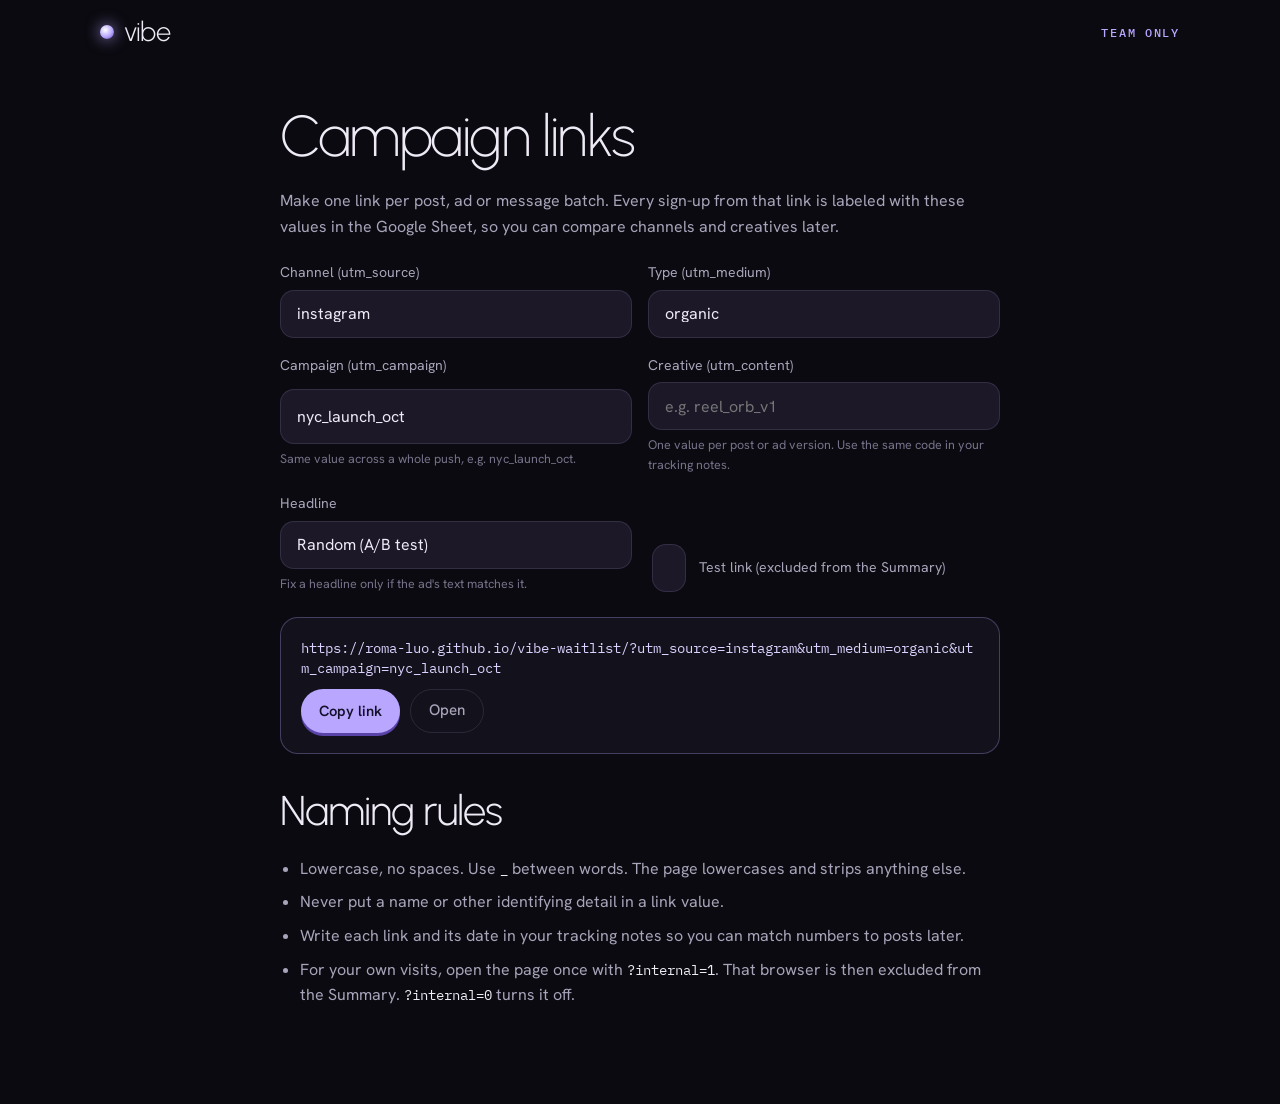
==== links.html @ f12b74b2 "Version static assets so config changes reach returning visitors Co-Authored-By: Claude Opus 5.5 <no" ====
<!doctype html>
<html lang="en">
<head>
<meta charset="utf-8">
<meta name="viewport" content="width=device-width, initial-scale=1, viewport-fit=cover">
<meta name="robots" content="noindex">
<title>vibe · Campaign links</title>
<meta name="theme-color" content="#0B0A10">
<link rel="icon" href="favicon.svg" type="image/svg+xml">
<link rel="stylesheet" href="https://fonts.googleapis.com/css2?family=Hanken+Grotesk:wght@400;500;600&family=IBM+Plex+Mono:wght@400;500&family=Urbanist:wght@200;300;400&display=swap">
<link rel="stylesheet" href="styles.css?v=2">
<script src="config.js?v=2"></script>
<style>
  .tool { padding-block: 40px 96px; }
  .tool .wrap { max-width: 760px; display: grid; gap: 22px; }
  .tool p.note { color: var(--muted); }
  .grid { display: grid; gap: 16px; }
  @media (min-width: 640px) { .grid { grid-template-columns: 1fr 1fr; } }
  .f { display: grid; gap: 6px; min-width: 0; }
  .f label { font-size: .88rem; color: var(--muted); }
  .f small { color: var(--dim); font-size: .78rem; }
  .f input, .f select {
    -webkit-appearance: none; appearance: none; min-height: 48px; padding: 0 16px;
    border-radius: 14px; border: 1px solid var(--line); background: var(--ink-3); color: var(--text);
    font: 400 1rem/1 var(--f-body); width: 100%;
  }
  .f input:focus, .f select:focus { outline: none; border-color: var(--lav); }
  .out { display: grid; gap: 10px; padding: 20px; border-radius: 18px; background: var(--ink-2); border: 1px solid rgba(184,166,255,.3); }
  .out code { font: 400 .86rem/1.5 var(--f-mono); color: var(--lav-hi); word-break: break-all; }
  .out-actions { display: flex; flex-wrap: wrap; gap: 10px; }
  .rules { display: grid; gap: 8px; padding-left: 20px; margin: 0; color: var(--muted); }
  .rules code { font: 400 .86rem var(--f-mono); color: var(--text); }
  .check { display: flex; align-items: center; gap: 10px; color: var(--muted); font-size: .92rem; }
  .check input { width: 18px; height: 18px; accent-color: var(--lav); }
</style>
</head>
<body>
<header class="nav">
  <div class="wrap nav-in">
    <a class="logo" href="./"><span class="logo-dot" aria-hidden="true"></span>vibe</a>
    <span class="eyebrow" style="margin:0">Team only</span>
  </div>
</header>
<main class="tool">
  <div class="wrap">
    <h1 class="display-2">Campaign links</h1>
    <p class="note">Make one link per post, ad or message batch. Every sign-up from that link is labeled with these values in the Google Sheet, so you can compare channels and creatives later.</p>

    <div class="grid">
      <div class="f">
        <label for="src">Channel (utm_source)</label>
        <select id="src">
          <option>instagram</option><option>tiktok</option><option>reddit</option><option>xiaohongshu</option>
          <option>facebook</option><option>linkedin</option><option>x</option><option>email</option>
          <option>dm</option><option>flyer</option><option>other</option>
        </select>
      </div>
      <div class="f">
        <label for="med">Type (utm_medium)</label>
        <select id="med">
          <option>organic</option><option>paid</option><option>influencer</option><option>dm</option><option>offline</option>
        </select>
      </div>
      <div class="f">
        <label for="camp">Campaign (utm_campaign)</label>
        <input id="camp" value="nyc_launch_oct">
        <small>Same value across a whole push, e.g. nyc_launch_oct.</small>
      </div>
      <div class="f">
        <label for="cont">Creative (utm_content)</label>
        <input id="cont" placeholder="e.g. reel_orb_v1">
        <small>One value per post or ad version. Use the same code in your tracking notes.</small>
      </div>
      <div class="f">
        <label for="ver">Headline</label>
        <select id="ver">
          <option value="">Random (A/B test)</option>
        </select>
        <small>Fix a headline only if the ad's text matches it.</small>
      </div>
      <div class="f" style="align-content:end">
        <label class="check"><input type="checkbox" id="test"> Test link (excluded from the Summary)</label>
      </div>
    </div>

    <div class="out" aria-live="polite">
      <code id="url"></code>
      <div class="out-actions">
        <button class="btn btn-sm" type="button" id="copy">Copy link</button>
        <a class="btn-ghost" id="open" href="./" target="_blank" rel="noopener" style="display:inline-flex;align-items:center;text-decoration:none">Open</a>
      </div>
    </div>

    <h2 class="display-3" style="margin-top:12px">Naming rules</h2>
    <ul class="rules">
      <li>Lowercase, no spaces. Use <code>_</code> between words. The page lowercases and strips anything else.</li>
      <li>Never put a name or other identifying detail in a link value.</li>
      <li>Write each link and its date in your tracking notes so you can match numbers to posts later.</li>
      <li>For your own visits, open the page once with <code>?internal=1</code>. That browser is then excluded from the Summary. <code>?internal=0</code> turns it off.</li>
    </ul>
  </div>
</main>
<script>
(function () {
  var C = window.VIBE_CONFIG || {};
  var H = C.HEADLINES || {};
  var ver = document.getElementById('ver');
  (C.ACTIVE_VARIANTS || Object.keys(H)).forEach(function (k) {
    if (!H[k]) return;
    var o = document.createElement('option');
    o.value = k; o.textContent = k.toUpperCase() + ': ' + H[k];
    ver.appendChild(o);
  });
  function clean(v) { return (v || '').trim().toLowerCase().replace(/\s+/g, '_').replace(/[^a-z0-9_.\-]/g, '').slice(0, 80); }
  var base = (C.SITE_URL || (location.origin + location.pathname.replace(/[^\/]*$/, ''))).replace(/[?#].*$/, '');
  var ids = ['src', 'med', 'camp', 'cont', 'ver', 'test'];
  var urlEl = document.getElementById('url'), openEl = document.getElementById('open');
  function build() {
    var p = new URLSearchParams();
    p.set('utm_source', clean(document.getElementById('src').value));
    p.set('utm_medium', clean(document.getElementById('med').value));
    var camp = clean(document.getElementById('camp').value); if (camp) p.set('utm_campaign', camp);
    var cont = clean(document.getElementById('cont').value); if (cont) p.set('utm_content', cont);
    var v = document.getElementById('ver').value; if (v) p.set('v', v);
    if (document.getElementById('test').checked) p.set('test', '1');
    var url = base + '?' + p.toString();
    urlEl.textContent = url; openEl.href = url;
  }
  ids.forEach(function (id) {
    var el = document.getElementById(id);
    el.addEventListener('input', build); el.addEventListener('change', build);
  });
  build();
  var copy = document.getElementById('copy');
  copy.addEventListener('click', function () {
    var t = urlEl.textContent;
    function done() { copy.textContent = 'Copied'; setTimeout(function () { copy.textContent = 'Copy link'; }, 1600); }
    if (navigator.clipboard && navigator.clipboard.writeText) navigator.clipboard.writeText(t).then(done, function () {});
  });
})();
</script>
</body>
</html>
---- styles.css ----
/* Layout: a night room lit by one glowing orb. Calm single column on phones;
   copy + phone mockup side by side on desktop; feature rows alternate sides. */
:root {
  --ink: #0B0A10;          /* near-black, violet bias */
  --ink-2: #13111B;        /* raised surface */
  --ink-3: #1C1828;        /* cards, inputs */
  --line: rgba(205, 195, 255, .13);
  --text: #EEEAF6;
  --muted: #A9A4BA;
  --dim: #77728A;
  --lav: #B8A6FF;          /* primary: buttons, highlights */
  --lav-hi: #DCD2FF;
  --plum: #2B2050;         /* dark purple gradient */
  --plum-2: #5A44A8;
  --glow: rgba(184, 166, 255, .5);
  --warn: #FFB4A8;

  --f-display: "Urbanist", "Avenir Next", "Segoe UI", system-ui, sans-serif;
  --f-body: "Hanken Grotesk", "Helvetica Neue", Arial, system-ui, sans-serif;
  --f-mono: "IBM Plex Mono", ui-monospace, Menlo, Consolas, monospace;

  --s-0: 1rem;
  --s-1: 1.125rem;
  --s-2: 1.375rem;
  --s-3: clamp(1.75rem, 3.6vw, 2.6rem);
  --s-4: clamp(2.2rem, 5.2vw, 3.6rem);
  --s-5: clamp(2.6rem, 7.4vw, 5.4rem);

  --r-card: 22px;
  --r-pill: 999px;
  color-scheme: dark;
}

*, *::before, *::after { box-sizing: border-box; }
html { -webkit-text-size-adjust: 100%; scroll-behavior: smooth; scroll-padding-top: 84px; }
body {
  margin: 0;
  background: var(--ink);
  color: var(--text);
  font: 400 var(--s-0)/1.6 var(--f-body);
  -webkit-font-smoothing: antialiased;
}
img, svg { max-width: 100%; }
a { color: var(--lav-hi); }
[hidden] { display: none !important; }
:focus-visible { outline: 2px solid var(--lav); outline-offset: 3px; border-radius: 6px; }
.sr { position: absolute !important; width: 1px; height: 1px; overflow: hidden; clip: rect(0 0 0 0); white-space: nowrap; }
.hp { position: absolute; left: -9999px; width: 1px; height: 1px; opacity: 0; }
.skip { position: absolute; left: 12px; top: -60px; z-index: 50; background: var(--lav); color: var(--ink); padding: 10px 14px; border-radius: 10px; }
.skip:focus { top: 12px; }

.wrap {
  max-width: 1120px;
  margin-inline: auto;
  padding-left: max(20px, env(safe-area-inset-left, 0px));
  padding-right: max(20px, env(safe-area-inset-right, 0px));
}
main > section { overflow-x: clip; }

/* Type */
.display, .display-2, .display-3 {
  font-family: var(--f-display);
  font-weight: 200;
  letter-spacing: -0.025em;
  text-wrap: balance;
  margin: 0;
}
.display { font-size: var(--s-5); line-height: 1.02; }
.display-2 { font-size: var(--s-4); line-height: 1.06; }
.display-3 { font-size: var(--s-3); line-height: 1.1; font-weight: 300; }
.eyebrow {
  font: 500 .78rem/1 var(--f-mono);
  letter-spacing: .14em;
  text-transform: uppercase;
  color: var(--lav);
  margin: 0 0 18px;
}
p { margin: 0; }

/* Buttons: a soft "press" like a physical key */
.btn {
  -webkit-appearance: none; appearance: none;
  display: inline-flex; align-items: center; justify-content: center;
  min-height: 52px;
  padding: 0 26px;
  border: 0;
  border-radius: var(--r-pill);
  background: var(--lav);
  color: #15102A;
  font: 600 1rem/1 var(--f-body);
  text-decoration: none;
  white-space: nowrap;
  cursor: pointer;
  box-shadow: 0 4px 0 var(--plum-2), 0 10px 30px -8px var(--glow);
  transition: transform .12s ease, box-shadow .12s ease, background .2s ease;
}
.btn:hover { background: var(--lav-hi); }
.btn:active { transform: translateY(3px); box-shadow: 0 1px 0 var(--plum-2), 0 6px 18px -8px var(--glow); }
.btn[disabled] { opacity: .7; cursor: progress; }
.btn-sm { min-height: 40px; padding: 0 18px; font-size: .92rem; box-shadow: 0 3px 0 var(--plum-2); }
.btn-ghost {
  -webkit-appearance: none; appearance: none;
  min-height: 44px; padding: 0 18px;
  background: transparent; color: var(--muted);
  border: 1px solid var(--line); border-radius: var(--r-pill);
  font: 500 .95rem/1 var(--f-body); cursor: pointer;
}
.btn-ghost:hover { color: var(--text); border-color: rgba(205,195,255,.3); }

/* Nav */
body::before {
  content: ""; position: fixed; inset: 0 0 auto; height: env(safe-area-inset-top, 0px);
  z-index: 30; background: var(--ink);
}
.nav {
  position: sticky; top: env(safe-area-inset-top, 0px); z-index: 20;
  background: transparent;
  border-bottom: 1px solid transparent;
  transition: border-color .3s ease, background-color .3s ease;
}
.nav.scrolled {
  background: rgba(11, 10, 16, .78);
  -webkit-backdrop-filter: blur(14px); backdrop-filter: blur(14px);
  border-bottom-color: var(--line);
}
.nav-in { display: flex; align-items: center; justify-content: space-between; gap: 16px; min-height: 64px; }
.logo {
  display: inline-flex; align-items: center; gap: 10px;
  font: 300 1.7rem/1 var(--f-display); letter-spacing: -0.03em;
  color: var(--text); text-decoration: none;
}
.logo-dot {
  width: 14px; height: 14px; border-radius: 50%;
  background: radial-gradient(circle at 38% 35%, #fff, var(--lav) 55%, var(--plum-2));
  box-shadow: 0 0 14px 2px var(--glow);
}

/* Join form */
.join { display: grid; gap: 10px; max-width: 520px; }
.join-row { display: flex; gap: 10px; }
.join input[type=email], .share-row input, .survey select {
  -webkit-appearance: none; appearance: none;
  flex: 1 1 auto; min-width: 0;
  min-height: 52px;
  padding: 0 20px;
  border-radius: var(--r-pill);
  border: 1px solid var(--line);
  background: var(--ink-3);
  color: var(--text);
  font: 400 1rem/1 var(--f-body);
}
.join input[type=email]::placeholder { color: var(--dim); }
.join input[type=email]:focus { outline: none; border-color: var(--lav); box-shadow: 0 0 0 4px rgba(184,166,255,.18); }
.join input[aria-invalid=true] { border-color: var(--warn); }
.form-msg { min-height: 0; font-size: .95rem; color: var(--lav-hi); }
.form-msg:empty { display: none; }
.form-msg.err { color: var(--warn); }
.launch { display: inline-flex; align-items: center; gap: 8px; font: 500 .8rem/1.3 var(--f-mono); letter-spacing: .08em; text-transform: uppercase; color: var(--muted); margin-top: 6px; }
.live-dot { width: 7px; height: 7px; border-radius: 50%; background: var(--lav); box-shadow: 0 0 8px var(--lav); animation: blink 2.4s ease-in-out infinite; }
.fine { font-size: .82rem; color: var(--dim); line-height: 1.5; }
.fine a { color: var(--muted); }
.join.attention .join-row { animation: nudge .9s ease; }
.join.attention input[type=email] { border-color: var(--lav); box-shadow: 0 0 0 6px rgba(184,166,255,.22); }

/* Hero */
.hero { position: relative; padding-block: 40px 72px; }
.hero::before {
  content: ""; position: absolute; z-index: -1;
  width: 900px; height: 900px; right: -320px; top: -260px;
  background: radial-gradient(closest-side, rgba(90, 68, 168, .45), rgba(43, 32, 80, .2) 55%, transparent);
  pointer-events: none;
}
.hero-grid { display: grid; gap: 48px; align-items: center; }
.hero-copy { display: grid; gap: 22px; min-width: 0; }
.lede { font-size: var(--s-1); color: var(--muted); max-width: 34em; }
.hero-phone { display: grid; justify-items: center; gap: 14px; }
.phone-caption { font: 400 .8rem/1 var(--f-mono); color: var(--dim); letter-spacing: .06em; }

/* Phone mockup */
.phone {
  width: min(300px, 80vw);
  aspect-ratio: 300 / 620;
  max-width: 100%;
  border-radius: 48px;
  padding: 10px;
  background: linear-gradient(160deg, #2A2634, #121019 60%);
  box-shadow: 0 0 0 1px rgba(255,255,255,.07), inset 0 0 0 1px rgba(255,255,255,.04), 0 40px 80px -30px rgba(0,0,0,.9), 0 0 140px -30px var(--glow);
  flex: none;
}
.phone.sm { width: min(260px, 74vw); border-radius: 42px; }
.screen {
  position: relative; height: 100%;
  border-radius: 38px;
  overflow: hidden;
  background: radial-gradient(120% 70% at 50% 0%, #1E1838, var(--ink) 70%);
  display: flex;
}
.phone.sm .screen { border-radius: 33px; }
.island { position: absolute; top: 10px; left: 50%; transform: translateX(-50%); width: 34%; height: 24px; border-radius: 20px; background: #000; z-index: 2; }
.scr { flex: 1; display: flex; flex-direction: column; padding: 52px 20px 22px; gap: 14px; min-width: 0; font-size: .82rem; }
.scr-head { font: 300 1.25rem/1.15 var(--f-display); color: var(--text); }
.scr-small { font: 500 .7rem/1 var(--f-mono); letter-spacing: .1em; text-transform: uppercase; color: var(--dim); }
.mono-label { display: inline-flex; align-items: center; gap: 7px; font: 500 .66rem/1 var(--f-mono); letter-spacing: .14em; text-transform: uppercase; color: var(--lav); }
.chip { display: inline-flex; align-items: center; min-height: 26px; padding: 0 11px; border-radius: var(--r-pill); border: 1px solid var(--line); color: var(--muted); font-size: .74rem; white-space: nowrap; }
.chip.on { background: rgba(184,166,255,.14); border-color: rgba(184,166,255,.4); color: var(--lav-hi); }
.chip.add { border-style: dashed; color: var(--dim); }
.tags { display: flex; flex-wrap: wrap; gap: 6px; }
.rsvp { display: flex; align-items: center; justify-content: center; min-height: 42px; border-radius: var(--r-pill); background: var(--lav); color: #15102A; font-weight: 600; font-size: .86rem; }
.rsvp-alt { display: flex; align-items: center; justify-content: center; min-height: 38px; border-radius: var(--r-pill); color: var(--muted); font-size: .8rem; border: 1px solid var(--line); }

/* Hero screen: hold the orb */
.scr-orb { align-items: center; text-align: center; justify-content: space-between; padding-bottom: 34px; }
.scr-brand { font: 300 1.1rem/1 var(--f-display); color: var(--muted); letter-spacing: -0.02em; }
.scr-title { font: 200 1.65rem/1.12 var(--f-display); letter-spacing: -0.02em; color: var(--text); }
.orb {
  position: relative;
  width: 168px; height: 168px;
  border: 0; padding: 0; border-radius: 50%;
  background: transparent; cursor: pointer;
  touch-action: none; -webkit-user-select: none; user-select: none;
  -webkit-touch-callout: none; -webkit-tap-highlight-color: transparent;
}
.orb-core {
  position: absolute; inset: 22px; border-radius: 50%;
  background: radial-gradient(circle at 40% 34%, #FBF9FF 0%, #D9CEFF 18%, var(--lav) 40%, #6E57CF 72%, #3B2A80 100%);
  box-shadow: 0 0 40px 8px rgba(184,166,255,.55), 0 0 110px 30px rgba(110,87,207,.35);
  animation: breathe 4.2s ease-in-out infinite;
  transition: transform .2s ease;
}
.orb.holding .orb-core { animation: none; transform: scale(.94); box-shadow: 0 0 60px 16px rgba(184,166,255,.75), 0 0 140px 50px rgba(110,87,207,.45); }
.orb-ring { position: absolute; inset: 0; transform: rotate(-90deg); overflow: visible; }
.ring-bg, .ring-fg { fill: none; stroke-width: 3; }
.ring-bg { stroke: rgba(205,195,255,.12); }
.ring-fg { stroke: var(--lav-hi); stroke-linecap: round; stroke-dasharray: 351.86; stroke-dashoffset: 351.86; filter: drop-shadow(0 0 6px var(--lav)); }
.scr-hint { font: 500 .7rem/1 var(--f-mono); letter-spacing: .14em; text-transform: uppercase; color: var(--muted); }

.scr-home { gap: 16px; animation: fadeUp .6s ease both; }
.scr-home .scr-title { font-size: 1.45rem; }
.mic-pill { align-self: flex-start; display: inline-flex; align-items: center; gap: 9px; min-height: 40px; padding: 0 16px; border-radius: var(--r-pill); background: var(--lav); color: #15102A; font-weight: 600; font-size: .86rem; }
.mic-dot { width: 9px; height: 9px; border-radius: 50%; background: #15102A; }
.mini-story { margin-top: auto; padding: 14px; border-radius: 18px; background: var(--ink-3); border: 1px solid var(--line); display: grid; gap: 5px; }
.mini-label { font: 500 .62rem/1 var(--f-mono); letter-spacing: .12em; text-transform: uppercase; color: var(--lav); }
.mini-title { font: 300 1.05rem/1.2 var(--f-display); }
.mini-text { color: var(--muted); font-size: .76rem; line-height: 1.45; }
.scr-link { align-self: center; background: none; border: 0; color: var(--dim); font: 500 .72rem/1 var(--f-mono); letter-spacing: .08em; text-transform: uppercase; cursor: pointer; padding: 8px; }

/* Voice screen */
.rec-dot { width: 7px; height: 7px; border-radius: 50%; background: var(--lav); box-shadow: 0 0 8px var(--lav); animation: blink 1.4s ease-in-out infinite; }
.ai-q { font: 300 1.15rem/1.25 var(--f-display); color: var(--text); }
.wave { display: flex; align-items: center; justify-content: center; gap: 3px; height: 70px; margin-block: 6px; }
.wave span { width: 4px; border-radius: 4px; background: linear-gradient(var(--lav-hi), var(--plum-2)); height: 20%; animation: wave 1.2s ease-in-out infinite; }
.wave span:nth-child(3n) { animation-duration: 1s; }
.wave span:nth-child(4n+1) { animation-duration: 1.45s; }
.wave span:nth-child(5n+2) { animation-duration: .85s; }
.wave span:nth-child(2) { animation-delay: -.2s } .wave span:nth-child(3) { animation-delay: -.5s } .wave span:nth-child(4) { animation-delay: -.1s }
.wave span:nth-child(5) { animation-delay: -.7s } .wave span:nth-child(6) { animation-delay: -.3s } .wave span:nth-child(7) { animation-delay: -.9s }
.wave span:nth-child(8) { animation-delay: -.4s } .wave span:nth-child(9) { animation-delay: -.6s } .wave span:nth-child(10) { animation-delay: -.15s }
.wave span:nth-child(11) { animation-delay: -.8s } .wave span:nth-child(12) { animation-delay: -.35s } .wave span:nth-child(13) { animation-delay: -.55s }
.wave span:nth-child(14) { animation-delay: -.25s } .wave span:nth-child(15) { animation-delay: -.75s } .wave span:nth-child(16) { animation-delay: -.45s }
.wave span:nth-child(17) { animation-delay: -.65s } .wave span:nth-child(18) { animation-delay: -.05s } .wave span:nth-child(19) { animation-delay: -.85s }
.wave span:nth-child(20) { animation-delay: -.3s } .wave span:nth-child(21) { animation-delay: -.6s } .wave span:nth-child(22) { animation-delay: -.2s }
.transcript { color: var(--muted); font-size: .84rem; line-height: 1.55; }
.caret { display: inline-block; width: 2px; height: 1em; margin-left: 2px; vertical-align: -2px; background: var(--lav); animation: blink 1s steps(2) infinite; }

/* Stories screen */
.s-card { padding: 16px; border-radius: 18px; background: var(--ink-3); border: 1px solid var(--line); display: grid; gap: 8px; }
.s-card.ghost { opacity: .45; }
.s-title { font: 300 1.08rem/1.2 var(--f-display); }
.s-text { color: var(--muted); font-size: .78rem; line-height: 1.5; }
.s-foot { display: flex; align-items: center; justify-content: space-between; gap: 8px; }
.heart { font-size: 1.1rem; color: var(--dim); }
.heart.on { color: var(--lav); text-shadow: 0 0 12px var(--lav); }

/* Invite screen */
.invite {
  padding: 20px 18px; border-radius: 20px; display: grid; gap: 8px;
  background: radial-gradient(120% 90% at 0% 0%, #6E57CF, #2B2050 60%, #1A1430);
  border: 1px solid rgba(220,210,255,.25);
  box-shadow: 0 20px 40px -20px rgba(110,87,207,.8);
}
.invite-kicker { font: 500 .62rem/1 var(--f-mono); letter-spacing: .14em; text-transform: uppercase; color: var(--lav-hi); }
.invite-title { font: 300 1.85rem/1 var(--f-display); letter-spacing: -0.03em; }
.invite-meta { font-size: .78rem; color: #D8D0F2; }
.guests { display: flex; gap: 6px; margin-top: 6px; }
.guests span { width: 34px; height: 34px; border-radius: 50%; background: radial-gradient(circle at 35% 30%, rgba(255,255,255,.55), rgba(184,166,255,.25) 60%); border: 1px solid rgba(255,255,255,.25); -webkit-backdrop-filter: blur(4px); backdrop-filter: blur(4px); }
.guests .you { display: grid; place-items: center; font: 500 .6rem/1 var(--f-mono); color: #15102A; background: var(--lav-hi); }
.scr-invite .rsvp { margin-top: auto; }

/* Tags / jar / peek screens */
.heard { color: var(--muted); font-size: .86rem; line-height: 1.55; }
.tag-actions { margin-top: auto; display: grid; gap: 8px; }
.scr-jar { align-items: center; text-align: center; }
.scr-jar .scr-head { align-self: flex-start; }
.jar { width: 70%; margin-top: 10px; filter: drop-shadow(0 0 24px rgba(184,166,255,.35)); }
.jar-lid { fill: #2A2440; stroke: rgba(220,210,255,.35); stroke-width: 1.5; }
.jar-body { fill: rgba(184,166,255,.07); stroke: rgba(220,210,255,.4); stroke-width: 1.5; }
.jar-hearts path { fill: var(--lav); }
.jar-count { font: 300 1.1rem/1 var(--f-display); }
.jar-note { color: var(--dim); font-size: .74rem; }
.peek-q { font: 300 1.1rem/1.3 var(--f-display); }
.peek-opt { display: flex; gap: 12px; align-items: flex-start; padding: 14px; border-radius: 16px; border: 1px solid var(--line); background: var(--ink-3); }
.peek-opt b { display: block; font-weight: 600; font-size: .84rem; }
.peek-opt small { display: block; color: var(--dim); font-size: .72rem; margin-top: 2px; }
.peek-opt.on { border-color: rgba(184,166,255,.55); background: rgba(184,166,255,.1); }
.peek-ico { color: var(--lav); font-size: 1rem; line-height: 1.2; }

/* Problem */
.problem { padding-block: 72px; border-top: 1px solid var(--line); }
.problem .wrap { display: grid; gap: 36px; }
.pains { list-style: none; margin: 0; padding: 0; display: grid; gap: 14px; }
.pains li { padding: 22px; border-radius: var(--r-card); background: var(--ink-2); border: 1px solid var(--line); color: var(--muted); }
.pains strong { display: block; color: var(--text); font-weight: 600; margin-bottom: 4px; }
.turn { font: 300 var(--s-2)/1.35 var(--f-display); color: var(--lav-hi); max-width: 28em; }

/* How it works */
.how { padding-block: 80px; }
.steps { list-style: none; margin: 40px 0 0; padding: 0; display: grid; gap: 56px; }
.step { display: grid; gap: 24px; justify-items: center; }
.step-copy { display: grid; gap: 8px; max-width: 26em; justify-self: stretch; }
.step-n { display: inline-grid; place-items: center; width: 34px; height: 34px; border-radius: 50%; border: 1px solid rgba(184,166,255,.45); color: var(--lav); font: 500 .85rem/1 var(--f-mono); }
.step h3 { font: 300 1.9rem/1.1 var(--f-display); margin: 6px 0 0; letter-spacing: -0.02em; }
.step p { color: var(--muted); }

/* Features */
.features { padding-block: 40px 88px; }
.features .wrap { display: grid; gap: 80px; }
.feature { display: grid; gap: 32px; justify-items: center; align-items: center; }
.feature-copy { display: grid; gap: 14px; max-width: 30em; justify-self: stretch; }
.feature-copy p:not(.eyebrow) { color: var(--muted); font-size: var(--s-1); }
.feature-copy .eyebrow { margin-bottom: 4px; }

/* Principle */
.principle { padding-block: 80px; background: linear-gradient(180deg, transparent, rgba(43,32,80,.35) 40%, transparent); }
.principle-in { display: grid; gap: 20px; justify-items: start; }
.principle p { color: var(--muted); font-size: var(--s-1); max-width: 32em; }
.vibe-pill { display: inline-flex; align-items: center; gap: 10px; min-height: 48px; padding: 0 20px; border-radius: var(--r-pill); background: var(--ink-3); border: 1px solid rgba(184,166,255,.4); color: var(--text); font-weight: 500; flex-wrap: wrap; }
.vibe-pill > span { color: var(--lav); }
.vibe-pill small { color: var(--dim); font: 400 .72rem/1 var(--f-mono); letter-spacing: .06em; }

/* Stories */
.stories { padding-block: 80px; }
.story-grid { display: grid; gap: 16px; margin-top: 40px; }
.story { display: grid; gap: 12px; align-content: start; padding: 26px; border-radius: var(--r-card); background: var(--ink-2); border: 1px solid var(--line); }
.story-label { font: 500 .66rem/1 var(--f-mono); letter-spacing: .14em; text-transform: uppercase; color: var(--dim); }
.story h3 { font: 300 1.6rem/1.15 var(--f-display); margin: 0; letter-spacing: -0.02em; text-wrap: balance; }
.story > p:not(.story-label) { color: var(--muted); }
.story .tags { margin-top: 4px; }

/* Second CTA */
.cta2 { position: relative; padding-block: 96px; text-align: center; }
.cta2-in { display: grid; justify-items: center; gap: 22px; position: relative; }
.cta-orb { position: absolute; z-index: -1; top: -40px; width: 380px; height: 380px; border-radius: 50%; background: radial-gradient(closest-side, rgba(110,87,207,.5), rgba(43,32,80,.25) 60%, transparent); pointer-events: none; }
.cta2 .join { width: 100%; text-align: left; }
.count { color: var(--lav-hi); font: 500 .85rem/1 var(--f-mono); letter-spacing: .06em; }

/* FAQ */
.faq { padding-block: 72px 88px; border-top: 1px solid var(--line); }
.faq-grid { display: grid; gap: 32px; }
.faq-list { display: grid; gap: 10px; min-width: 0; }
details { border-radius: 18px; background: var(--ink-2); border: 1px solid var(--line); }
summary { list-style: none; cursor: pointer; display: flex; align-items: center; justify-content: space-between; gap: 16px; padding: 18px 22px; font-weight: 500; font-size: var(--s-1); }
summary::-webkit-details-marker { display: none; }
summary::after { content: "+"; font: 300 1.5rem/1 var(--f-display); color: var(--lav); transition: transform .2s ease; }
details[open] summary::after { transform: rotate(45deg); }
details p { padding: 0 22px 20px; color: var(--muted); max-width: 40em; }

/* Footer */
.foot { border-top: 1px solid var(--line); padding-block: 48px calc(40px + env(safe-area-inset-bottom, 0px)); }
.foot-in { display: grid; gap: 28px; }
.foot-brand { display: grid; gap: 8px; }
.foot-brand p { color: var(--dim); font-size: .9rem; }
.foot-links { display: flex; flex-wrap: wrap; gap: 8px 22px; font-size: .88rem; color: var(--dim); }
.foot-links a { color: var(--muted); text-decoration: none; }
.foot-links a:hover { color: var(--text); }

/* Success dialog */
.modal {
  width: min(460px, calc(100% - 32px));
  max-height: calc(100% - 32px);
  padding: 0; border: 1px solid rgba(184,166,255,.3); border-radius: 28px;
  background: var(--ink-2); color: var(--text);
  box-shadow: 0 30px 80px -20px rgba(0,0,0,.9), 0 0 100px -30px var(--glow);
}
.modal::backdrop { background: rgba(6, 5, 10, .72); -webkit-backdrop-filter: blur(6px); backdrop-filter: blur(6px); }
.modal[open] { animation: fadeUp .35s ease both; }
.modal-in { position: relative; display: grid; gap: 14px; padding: 34px 26px 26px; }
.modal-x { position: absolute; top: 12px; right: 12px; width: 40px; height: 40px; border: 0; border-radius: 50%; background: transparent; color: var(--dim); font-size: 1.6rem; cursor: pointer; }
.modal-x:hover { color: var(--text); }
.modal-orb { width: 54px; height: 54px; border-radius: 50%; background: radial-gradient(circle at 40% 34%, #FBF9FF, var(--lav) 45%, #4A37A0); box-shadow: 0 0 30px 6px rgba(184,166,255,.5); }
.modal-sub { color: var(--muted); }
.survey { display: grid; gap: 12px; margin-top: 8px; padding-top: 18px; border-top: 1px solid var(--line); }
.survey-q { font-weight: 600; }
.survey-q span { color: var(--dim); font-weight: 400; }
.field-label { font-size: .88rem; color: var(--muted); }
.survey select { width: 100%; border-radius: 14px; background-image: linear-gradient(45deg, transparent 50%, var(--lav) 50%), linear-gradient(135deg, var(--lav) 50%, transparent 50%); background-position: calc(100% - 22px) 50%, calc(100% - 16px) 50%; background-size: 6px 6px; background-repeat: no-repeat; padding-right: 40px; }
fieldset { border: 0; margin: 4px 0 0; padding: 0; display: grid; gap: 8px; }
legend { padding: 0; margin-bottom: 8px; }
.radio { display: flex; align-items: center; gap: 12px; min-height: 46px; padding: 0 16px; border-radius: 14px; border: 1px solid var(--line); background: var(--ink-3); cursor: pointer; font-size: .95rem; }
.radio:has(input:checked) { border-color: rgba(184,166,255,.6); background: rgba(184,166,255,.1); }
.radio input { accent-color: var(--lav); width: 18px; height: 18px; margin: 0; }
.survey-actions, .share-actions { display: flex; flex-wrap: wrap; gap: 10px; margin-top: 6px; }
.share { display: grid; gap: 10px; margin-top: 8px; padding-top: 18px; border-top: 1px solid var(--line); }
.share-thanks { color: var(--lav-hi); }
.share-q { font: 300 1.35rem/1.2 var(--f-display); }
.share-sub { color: var(--muted); font-size: .92rem; }
.share-row { display: flex; gap: 8px; align-items: center; }
.share-row input { font: 400 .84rem/1 var(--f-mono); min-height: 44px; padding: 0 16px; }

/* Motion */
@keyframes breathe { 0%, 100% { transform: scale(1); } 50% { transform: scale(1.045); } }
@keyframes blink { 0%, 100% { opacity: 1; } 50% { opacity: .25; } }
@keyframes wave { 0%, 100% { height: 18%; } 50% { height: 92%; } }
@keyframes fadeUp { from { opacity: 0; transform: translateY(10px); } to { opacity: 1; transform: none; } }
@keyframes nudge { 0%, 100% { transform: none; } 30% { transform: translateY(-4px); } 60% { transform: translateY(2px); } }
@media (prefers-reduced-motion: reduce) {
  *, *::before, *::after { animation: none !important; transition: none !important; }
  html { scroll-behavior: auto; }
  .wave span { height: 55%; }
}

/* Layout breakpoints */
@media (max-width: 519px) {
  .join-row { flex-direction: column; }
  .join .btn { width: 100%; }
  .join-compact .join-row { flex-direction: column; }
  .share-row { flex-direction: column; align-items: stretch; }
}
@media (min-width: 720px) {
  .pains { grid-template-columns: repeat(3, 1fr); }
  .story-grid { grid-template-columns: repeat(3, 1fr); }
  .hero { padding-block: 56px 96px; }
}
@media (min-width: 900px) {
  .hero-grid { grid-template-columns: minmax(0, 1.15fr) minmax(0, .85fr); gap: 56px; }
  .steps { grid-template-columns: repeat(3, 1fr); gap: 28px; }
  .step { justify-items: start; align-content: start; }
  .step .phone { justify-self: center; }
  .feature { grid-template-columns: minmax(0, 1fr) minmax(0, 1fr); gap: 64px; }
  .feature .phone { justify-self: center; }
  .feature.flip .feature-copy { order: 2; }
  .faq-grid { grid-template-columns: minmax(0, .8fr) minmax(0, 1.6fr); }
  .foot-in { grid-template-columns: 1fr auto; align-items: start; }
  .foot-links { grid-column: 1 / -1; }
  .join-compact { min-width: 440px; }
}
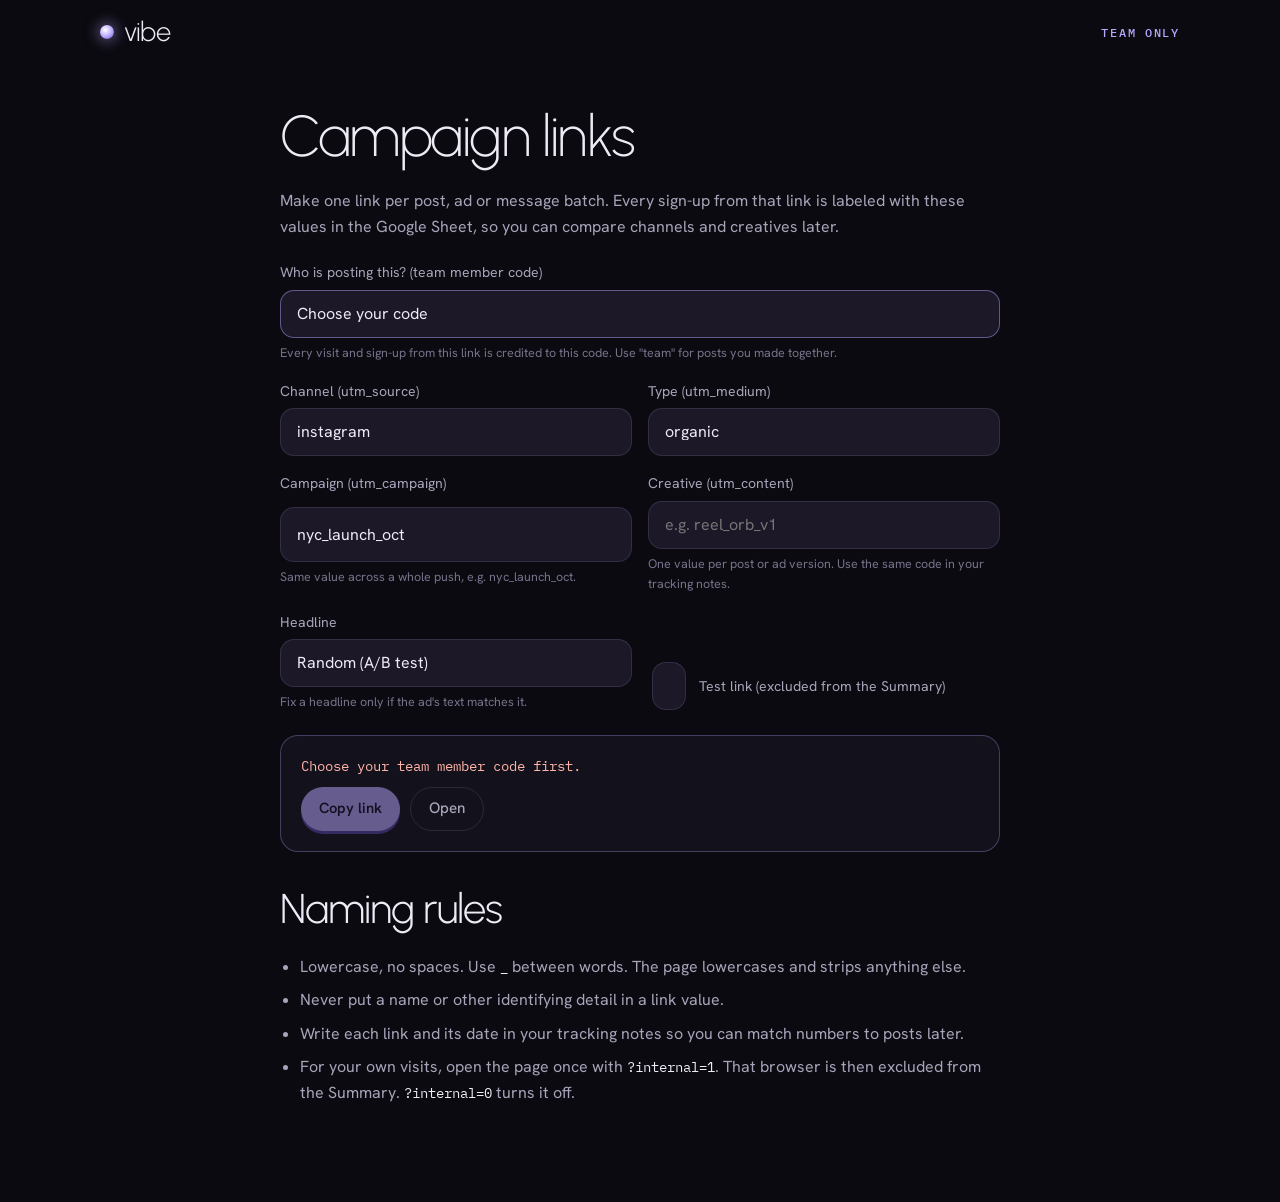
==== commit 02800485: "Credit visits and sign-ups to team members (m= code); member filter in Summary Co-Authored-By: Claud" ====
--- a/links.html
+++ b/links.html
@@ -8,8 +8,8 @@
 <meta name="theme-color" content="#0B0A10">
 <link rel="icon" href="favicon.svg" type="image/svg+xml">
 <link rel="stylesheet" href="https://fonts.googleapis.com/css2?family=Hanken+Grotesk:wght@400;500;600&family=IBM+Plex+Mono:wght@400;500&family=Urbanist:wght@200;300;400&display=swap">
-<link rel="stylesheet" href="styles.css?v=2">
-<script src="config.js?v=2"></script>
+<link rel="stylesheet" href="styles.css?v=4">
+<script src="config.js?v=4"></script>
 <style>
   .tool { padding-block: 40px 96px; }
   .tool .wrap { max-width: 760px; display: grid; gap: 22px; }
@@ -32,6 +32,10 @@
   .rules code { font: 400 .86rem var(--f-mono); color: var(--text); }
   .check { display: flex; align-items: center; gap: 10px; color: var(--muted); font-size: .92rem; }
   .check input { width: 18px; height: 18px; accent-color: var(--lav); }
+  @media (min-width: 640px) { .member { grid-column: 1 / -1; } }
+  .member select { border-color: rgba(184,166,255,.45); }
+  .out.blocked code { color: var(--warn); }
+  .out.blocked .btn { opacity: .5; pointer-events: none; }
 </style>
 </head>
 <body>
@@ -47,6 +51,13 @@
     <p class="note">Make one link per post, ad or message batch. Every sign-up from that link is labeled with these values in the Google Sheet, so you can compare channels and creatives later.</p>
 
     <div class="grid">
+      <div class="f member">
+        <label for="mem">Who is posting this? (team member code)</label>
+        <select id="mem">
+          <option value="">Choose your code</option>
+        </select>
+        <small>Every visit and sign-up from this link is credited to this code. Use "team" for posts you made together.</small>
+      </div>
       <div class="f">
         <label for="src">Channel (utm_source)</label>
         <select id="src">
@@ -113,10 +124,23 @@
   });
   function clean(v) { return (v || '').trim().toLowerCase().replace(/\s+/g, '_').replace(/[^a-z0-9_.\-]/g, '').slice(0, 80); }
   var base = (C.SITE_URL || (location.origin + location.pathname.replace(/[^\/]*$/, ''))).replace(/[?#].*$/, '');
-  var ids = ['src', 'med', 'camp', 'cont', 'ver', 'test'];
+  var mem = document.getElementById('mem');
+  (C.MEMBERS || ['m1', 'm2', 'm3', 'm4', 'team']).forEach(function (k) {
+    var o = document.createElement('option');
+    o.value = k; o.textContent = k;
+    mem.appendChild(o);
+  });
+  try { var savedMem = localStorage.getItem('vibe_links_member'); if (savedMem) mem.value = savedMem; } catch (e) {}
+  var ids = ['mem', 'src', 'med', 'camp', 'cont', 'ver', 'test'];
   var urlEl = document.getElementById('url'), openEl = document.getElementById('open');
+  var outEl = document.querySelector('.out');
   function build() {
     var p = new URLSearchParams();
+    var m = clean(mem.value);
+    try { localStorage.setItem('vibe_links_member', m); } catch (e) {}
+    outEl.classList.toggle('blocked', !m);
+    if (!m) { urlEl.textContent = 'Choose your team member code first.'; openEl.removeAttribute('href'); return; }
+    p.set('m', m);
     p.set('utm_source', clean(document.getElementById('src').value));
     p.set('utm_medium', clean(document.getElementById('med').value));
     var camp = clean(document.getElementById('camp').value); if (camp) p.set('utm_campaign', camp);
@@ -133,6 +157,7 @@
   build();
   var copy = document.getElementById('copy');
   copy.addEventListener('click', function () {
+    if (!clean(mem.value)) return;
     var t = urlEl.textContent;
     function done() { copy.textContent = 'Copied'; setTimeout(function () { copy.textContent = 'Copy link'; }, 1600); }
     if (navigator.clipboard && navigator.clipboard.writeText) navigator.clipboard.writeText(t).then(done, function () {});
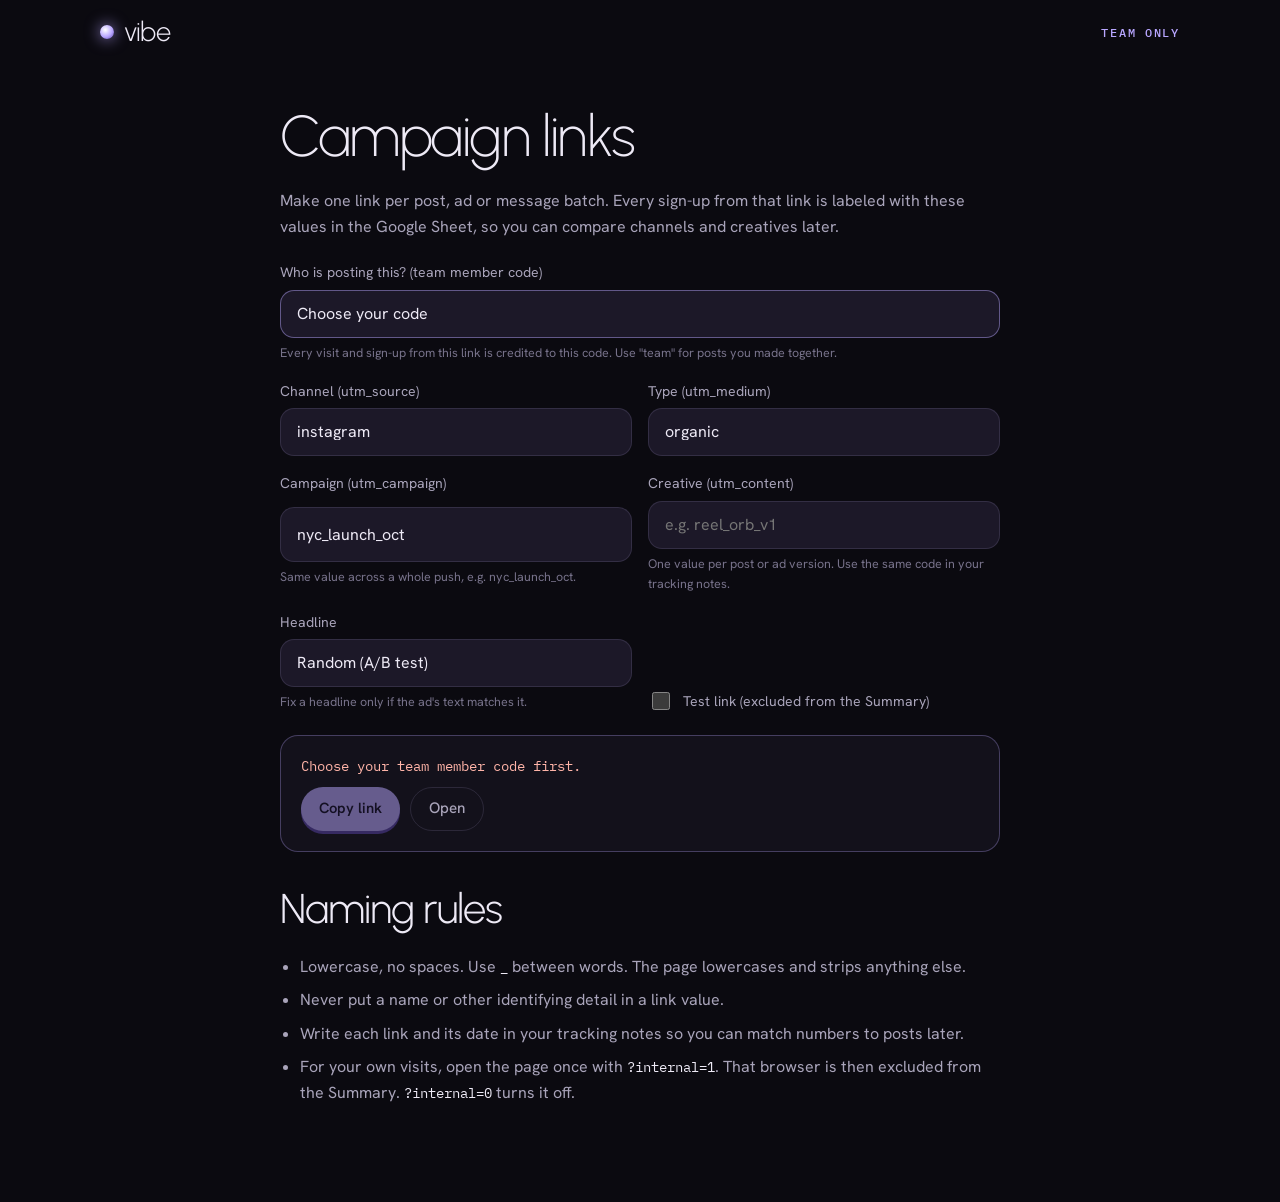
==== commit 4b69875e: "Fix Test link checkbox styling on links page Co-Authored-By: Claude Opus 5.5 <noreply@anthropic.com>" ====
--- a/links.html
+++ b/links.html
@@ -19,12 +19,12 @@
   .f { display: grid; gap: 6px; min-width: 0; }
   .f label { font-size: .88rem; color: var(--muted); }
   .f small { color: var(--dim); font-size: .78rem; }
-  .f input, .f select {
+  .f input:not([type=checkbox]), .f select {
     -webkit-appearance: none; appearance: none; min-height: 48px; padding: 0 16px;
     border-radius: 14px; border: 1px solid var(--line); background: var(--ink-3); color: var(--text);
     font: 400 1rem/1 var(--f-body); width: 100%;
   }
-  .f input:focus, .f select:focus { outline: none; border-color: var(--lav); }
+  .f input:not([type=checkbox]):focus, .f select:focus { outline: none; border-color: var(--lav); }
   .out { display: grid; gap: 10px; padding: 20px; border-radius: 18px; background: var(--ink-2); border: 1px solid rgba(184,166,255,.3); }
   .out code { font: 400 .86rem/1.5 var(--f-mono); color: var(--lav-hi); word-break: break-all; }
   .out-actions { display: flex; flex-wrap: wrap; gap: 10px; }
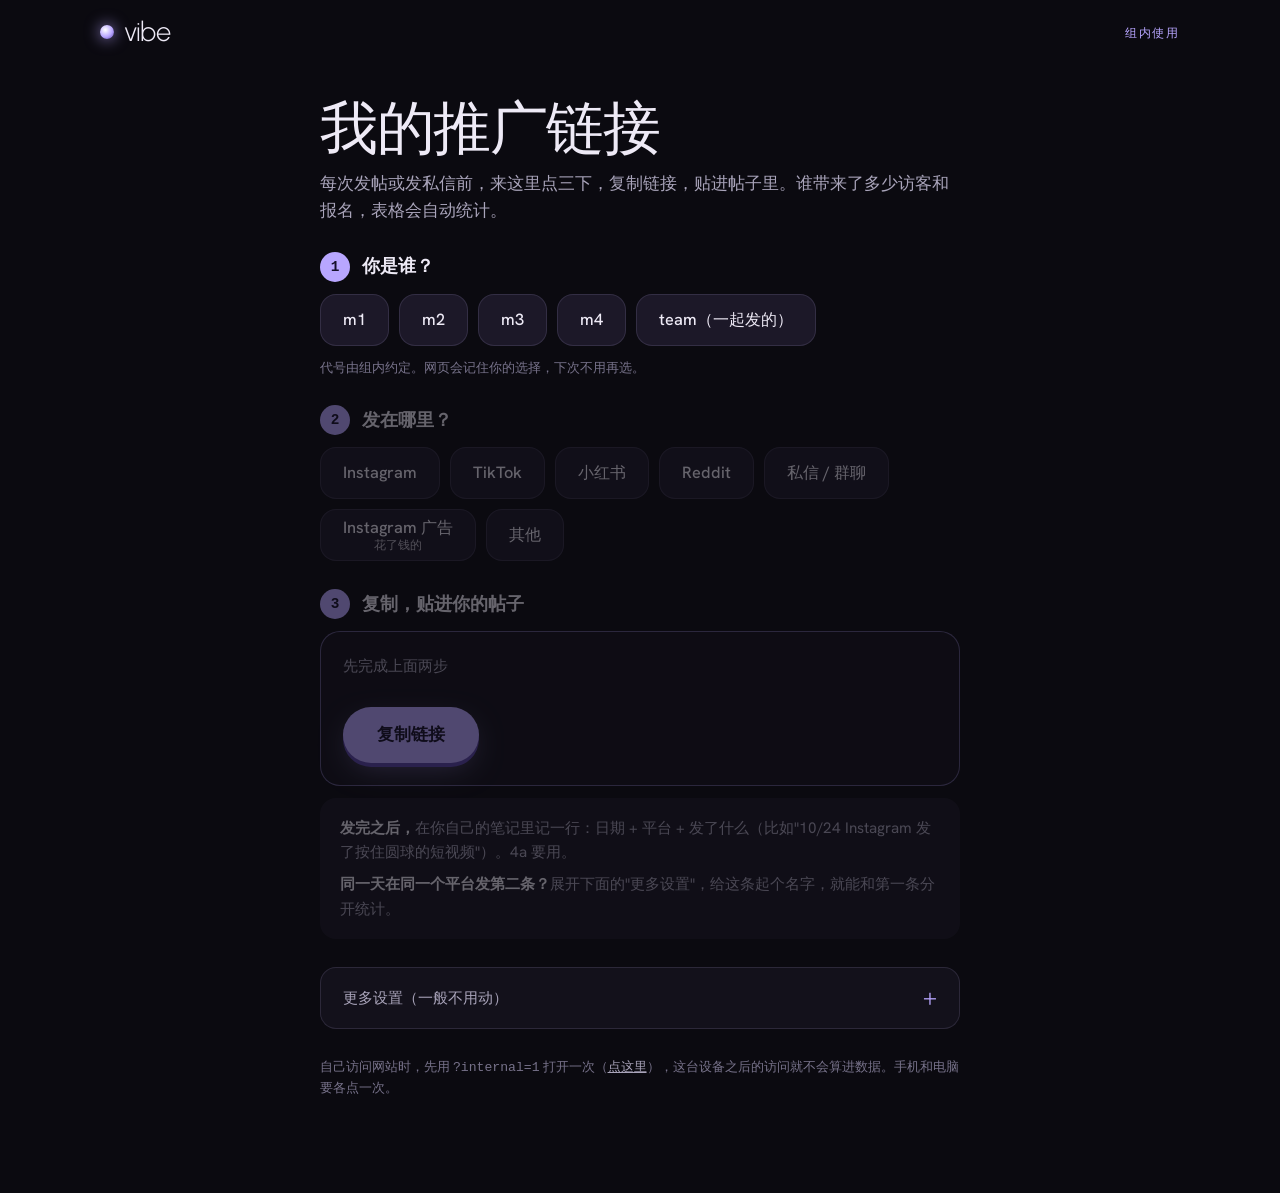
==== commit da10af0b: "Simplify link builder: pick member, pick platform, copy Co-Authored-By: Claude Opus 5.5 <noreply@ant" ====
--- a/links.html
+++ b/links.html
@@ -1,166 +1,207 @@
 <!doctype html>
-<html lang="en">
+<html lang="zh-CN">
 <head>
 <meta charset="utf-8">
 <meta name="viewport" content="width=device-width, initial-scale=1, viewport-fit=cover">
 <meta name="robots" content="noindex">
-<title>vibe · Campaign links</title>
+<title>vibe · 我的推广链接</title>
 <meta name="theme-color" content="#0B0A10">
 <link rel="icon" href="favicon.svg" type="image/svg+xml">
 <link rel="stylesheet" href="https://fonts.googleapis.com/css2?family=Hanken+Grotesk:wght@400;500;600&family=IBM+Plex+Mono:wght@400;500&family=Urbanist:wght@200;300;400&display=swap">
-<link rel="stylesheet" href="styles.css?v=4">
-<script src="config.js?v=4"></script>
+<link rel="stylesheet" href="styles.css?v=5">
+<script src="config.js?v=5"></script>
 <style>
-  .tool { padding-block: 40px 96px; }
-  .tool .wrap { max-width: 760px; display: grid; gap: 22px; }
-  .tool p.note { color: var(--muted); }
-  .grid { display: grid; gap: 16px; }
-  @media (min-width: 640px) { .grid { grid-template-columns: 1fr 1fr; } }
-  .f { display: grid; gap: 6px; min-width: 0; }
+  .tool { padding-block: 32px 96px; }
+  .tool .wrap { max-width: 680px; display: grid; gap: 28px; }
+  .lead { color: var(--muted); font-size: 1.05rem; }
+  .st { display: grid; gap: 12px; }
+  .step-title { display: flex; align-items: center; gap: 12px; font-size: 1.15rem; font-weight: 600; }
+  .num { display: inline-grid; place-items: center; width: 30px; height: 30px; border-radius: 50%; background: var(--lav); color: #15102A; font: 600 .9rem/1 var(--f-mono); flex: none; }
+  .st.off { opacity: .4; pointer-events: none; }
+  .chips { display: flex; flex-wrap: wrap; gap: 10px; }
+  .pick {
+    -webkit-appearance: none; appearance: none;
+    min-height: 52px; padding: 0 22px; border-radius: 16px;
+    border: 1.5px solid var(--line); background: var(--ink-3); color: var(--text);
+    font: 500 1.02rem/1 var(--f-body); cursor: pointer;
+  }
+  .pick:hover { border-color: rgba(184,166,255,.5); }
+  .pick[aria-pressed=true] { background: var(--lav); border-color: var(--lav); color: #15102A; font-weight: 600; }
+  .pick small { display: block; font-size: .72rem; font-weight: 400; opacity: .75; margin-top: 3px; }
+  .result { display: grid; gap: 14px; padding: 22px; border-radius: 20px; background: var(--ink-2); border: 1.5px solid rgba(184,166,255,.45); }
+  .result code { font: 400 .86rem/1.55 var(--f-mono); color: var(--lav-hi); word-break: break-all; }
+  .summary { color: var(--muted); font-size: .95rem; }
+  .summary b { color: var(--text); font-weight: 600; }
+  .result .btn { justify-self: start; min-height: 56px; padding: 0 34px; font-size: 1.05rem; }
+  .todo { display: grid; gap: 8px; padding: 18px 20px; border-radius: 16px; background: rgba(184,166,255,.08); color: var(--muted); font-size: .95rem; }
+  .todo b { color: var(--text); }
+  details.adv { border-radius: 16px; background: var(--ink-2); border: 1px solid var(--line); }
+  details.adv summary { font-size: .95rem; color: var(--muted); }
+  .adv-body { display: grid; gap: 16px; padding: 0 22px 22px; }
+  .f { display: grid; gap: 6px; }
   .f label { font-size: .88rem; color: var(--muted); }
   .f small { color: var(--dim); font-size: .78rem; }
   .f input:not([type=checkbox]), .f select {
-    -webkit-appearance: none; appearance: none; min-height: 48px; padding: 0 16px;
-    border-radius: 14px; border: 1px solid var(--line); background: var(--ink-3); color: var(--text);
-    font: 400 1rem/1 var(--f-body); width: 100%;
+    -webkit-appearance: none; appearance: none; min-height: 46px; padding: 0 14px;
+    border-radius: 12px; border: 1px solid var(--line); background: var(--ink-3); color: var(--text);
+    font: 400 .95rem/1 var(--f-body); width: 100%;
   }
-  .f input:not([type=checkbox]):focus, .f select:focus { outline: none; border-color: var(--lav); }
-  .out { display: grid; gap: 10px; padding: 20px; border-radius: 18px; background: var(--ink-2); border: 1px solid rgba(184,166,255,.3); }
-  .out code { font: 400 .86rem/1.5 var(--f-mono); color: var(--lav-hi); word-break: break-all; }
-  .out-actions { display: flex; flex-wrap: wrap; gap: 10px; }
-  .rules { display: grid; gap: 8px; padding-left: 20px; margin: 0; color: var(--muted); }
-  .rules code { font: 400 .86rem var(--f-mono); color: var(--text); }
   .check { display: flex; align-items: center; gap: 10px; color: var(--muted); font-size: .92rem; }
   .check input { width: 18px; height: 18px; accent-color: var(--lav); }
-  @media (min-width: 640px) { .member { grid-column: 1 / -1; } }
-  .member select { border-color: rgba(184,166,255,.45); }
-  .out.blocked code { color: var(--warn); }
-  .out.blocked .btn { opacity: .5; pointer-events: none; }
 </style>
 </head>
 <body>
 <header class="nav">
   <div class="wrap nav-in">
     <a class="logo" href="./"><span class="logo-dot" aria-hidden="true"></span>vibe</a>
-    <span class="eyebrow" style="margin:0">Team only</span>
+    <span class="eyebrow" style="margin:0">组内使用</span>
   </div>
 </header>
 <main class="tool">
   <div class="wrap">
-    <h1 class="display-2">Campaign links</h1>
-    <p class="note">Make one link per post, ad or message batch. Every sign-up from that link is labeled with these values in the Google Sheet, so you can compare channels and creatives later.</p>
-
-    <div class="grid">
-      <div class="f member">
-        <label for="mem">Who is posting this? (team member code)</label>
-        <select id="mem">
-          <option value="">Choose your code</option>
-        </select>
-        <small>Every visit and sign-up from this link is credited to this code. Use "team" for posts you made together.</small>
-      </div>
-      <div class="f">
-        <label for="src">Channel (utm_source)</label>
-        <select id="src">
-          <option>instagram</option><option>tiktok</option><option>reddit</option><option>xiaohongshu</option>
-          <option>facebook</option><option>linkedin</option><option>x</option><option>email</option>
-          <option>dm</option><option>flyer</option><option>other</option>
-        </select>
-      </div>
-      <div class="f">
-        <label for="med">Type (utm_medium)</label>
-        <select id="med">
-          <option>organic</option><option>paid</option><option>influencer</option><option>dm</option><option>offline</option>
-        </select>
-      </div>
-      <div class="f">
-        <label for="camp">Campaign (utm_campaign)</label>
-        <input id="camp" value="nyc_launch_oct">
-        <small>Same value across a whole push, e.g. nyc_launch_oct.</small>
-      </div>
-      <div class="f">
-        <label for="cont">Creative (utm_content)</label>
-        <input id="cont" placeholder="e.g. reel_orb_v1">
-        <small>One value per post or ad version. Use the same code in your tracking notes.</small>
-      </div>
-      <div class="f">
-        <label for="ver">Headline</label>
-        <select id="ver">
-          <option value="">Random (A/B test)</option>
-        </select>
-        <small>Fix a headline only if the ad's text matches it.</small>
-      </div>
-      <div class="f" style="align-content:end">
-        <label class="check"><input type="checkbox" id="test"> Test link (excluded from the Summary)</label>
-      </div>
+    <div>
+      <h1 class="display-2">我的推广链接</h1>
+      <p class="lead" style="margin-top:12px">每次发帖或发私信前，来这里点三下，复制链接，贴进帖子里。谁带来了多少访客和报名，表格会自动统计。</p>
     </div>
 
-    <div class="out" aria-live="polite">
-      <code id="url"></code>
-      <div class="out-actions">
-        <button class="btn btn-sm" type="button" id="copy">Copy link</button>
-        <a class="btn-ghost" id="open" href="./" target="_blank" rel="noopener" style="display:inline-flex;align-items:center;text-decoration:none">Open</a>
-      </div>
-    </div>
-
-    <h2 class="display-3" style="margin-top:12px">Naming rules</h2>
-    <ul class="rules">
-      <li>Lowercase, no spaces. Use <code>_</code> between words. The page lowercases and strips anything else.</li>
-      <li>Never put a name or other identifying detail in a link value.</li>
-      <li>Write each link and its date in your tracking notes so you can match numbers to posts later.</li>
-      <li>For your own visits, open the page once with <code>?internal=1</code>. That browser is then excluded from the Summary. <code>?internal=0</code> turns it off.</li>
-    </ul>
+    <section class="st" id="s1">
+      <p class="step-title"><span class="num">1</span>你是谁？</p>
+      <div class="chips" id="who"></div>
+      <small class="fine">代号由组内约定。网页会记住你的选择，下次不用再选。</small>
+    </section>
+
+    <section class="st off" id="s2">
+      <p class="step-title"><span class="num">2</span>发在哪里？</p>
+      <div class="chips" id="where">
+        <button class="pick" type="button" data-src="instagram" data-med="organic">Instagram</button>
+        <button class="pick" type="button" data-src="tiktok" data-med="organic">TikTok</button>
+        <button class="pick" type="button" data-src="xiaohongshu" data-med="organic">小红书</button>
+        <button class="pick" type="button" data-src="reddit" data-med="organic">Reddit</button>
+        <button class="pick" type="button" data-src="dm" data-med="dm">私信 / 群聊</button>
+        <button class="pick" type="button" data-src="instagram" data-med="paid">Instagram 广告<small>花了钱的</small></button>
+        <button class="pick" type="button" data-src="other" data-med="organic">其他</button>
+      </div>
+    </section>
+
+    <section class="st off" id="s3">
+      <p class="step-title"><span class="num">3</span>复制，贴进你的帖子</p>
+      <div class="result">
+        <p class="summary" id="sum"></p>
+        <code id="url"></code>
+        <button class="btn" type="button" id="copy">复制链接</button>
+      </div>
+      <div class="todo">
+        <span><b>发完之后，</b>在你自己的笔记里记一行：日期 + 平台 + 发了什么（比如"10/24 Instagram 发了按住圆球的短视频"）。4a 要用。</span>
+        <span><b>同一天在同一个平台发第二条？</b>展开下面的"更多设置"，给这条起个名字，就能和第一条分开统计。</span>
+      </div>
+    </section>
+
+    <details class="adv">
+      <summary>更多设置（一般不用动）</summary>
+      <div class="adv-body">
+        <div class="f">
+          <label for="cont">这条帖子的名字（utm_content）</label>
+          <input id="cont" placeholder="留空 = 自动用日期，例如 oct24">
+          <small>只在同一天同一平台发了多条时才需要填，例如 reel2、story1。只能用英文字母、数字和下划线。</small>
+        </div>
+        <div class="f">
+          <label for="camp">这一轮推广（utm_campaign）</label>
+          <input id="camp" value="nyc_launch_oct">
+        </div>
+        <div class="f">
+          <label for="ver">主标题</label>
+          <select id="ver"><option value="">随机（A/B 测试，推荐）</option></select>
+          <small>只有当广告文案和某个标题一模一样时才固定。</small>
+        </div>
+        <label class="check"><input type="checkbox" id="test"> 测试链接（自己试用，不计入统计）</label>
+      </div>
+    </details>
+
+    <p class="fine">自己访问网站时，先用 <code>?internal=1</code> 打开一次（<a href="./?internal=1">点这里</a>），这台设备之后的访问就不会算进数据。手机和电脑要各点一次。</p>
   </div>
 </main>
 <script>
 (function () {
   var C = window.VIBE_CONFIG || {};
-  var H = C.HEADLINES || {};
-  var ver = document.getElementById('ver');
+  function clean(v) { return (v || '').trim().toLowerCase().replace(/\s+/g, '_').replace(/[^a-z0-9_.\-]/g, '').slice(0, 80); }
+  function ls(k, v) { try { if (v === undefined) return localStorage.getItem(k); localStorage.setItem(k, v); } catch (e) { return null; } }
+  var MONTHS = ['jan', 'feb', 'mar', 'apr', 'may', 'jun', 'jul', 'aug', 'sep', 'oct', 'nov', 'dec'];
+  var now = new Date();
+  var today = MONTHS[now.getMonth()] + now.getDate();
+  var todayCn = (now.getMonth() + 1) + '月' + now.getDate() + '日';
+  var base = (C.SITE_URL || (location.origin + location.pathname.replace(/[^\/]*$/, ''))).replace(/[?#].*$/, '');
+
+  var state = { m: ls('vibe_links_member') || '', src: '', med: '', label: '' };
+
+  // Step 1: member buttons
+  var who = document.getElementById('who');
+  (C.MEMBERS || ['m1', 'm2', 'm3', 'm4', 'team']).forEach(function (k) {
+    var b = document.createElement('button');
+    b.type = 'button'; b.className = 'pick'; b.dataset.m = k;
+    b.textContent = k === 'team' ? 'team（一起发的）' : k;
+    who.appendChild(b);
+  });
+  who.addEventListener('click', function (e) {
+    var b = e.target.closest('[data-m]'); if (!b) return;
+    state.m = b.dataset.m; ls('vibe_links_member', state.m); render();
+  });
+
+  // Step 2: platform buttons
+  var where = document.getElementById('where');
+  where.addEventListener('click', function (e) {
+    var b = e.target.closest('[data-src]'); if (!b) return;
+    state.src = b.dataset.src; state.med = b.dataset.med;
+    state.label = b.childNodes[0].textContent.trim();
+    render();
+  });
+
+  var H = C.HEADLINES || {}, ver = document.getElementById('ver');
   (C.ACTIVE_VARIANTS || Object.keys(H)).forEach(function (k) {
     if (!H[k]) return;
-    var o = document.createElement('option');
-    o.value = k; o.textContent = k.toUpperCase() + ': ' + H[k];
-    ver.appendChild(o);
-  });
-  function clean(v) { return (v || '').trim().toLowerCase().replace(/\s+/g, '_').replace(/[^a-z0-9_.\-]/g, '').slice(0, 80); }
-  var base = (C.SITE_URL || (location.origin + location.pathname.replace(/[^\/]*$/, ''))).replace(/[?#].*$/, '');
-  var mem = document.getElementById('mem');
-  (C.MEMBERS || ['m1', 'm2', 'm3', 'm4', 'team']).forEach(function (k) {
-    var o = document.createElement('option');
-    o.value = k; o.textContent = k;
-    mem.appendChild(o);
-  });
-  try { var savedMem = localStorage.getItem('vibe_links_member'); if (savedMem) mem.value = savedMem; } catch (e) {}
-  var ids = ['mem', 'src', 'med', 'camp', 'cont', 'ver', 'test'];
-  var urlEl = document.getElementById('url'), openEl = document.getElementById('open');
-  var outEl = document.querySelector('.out');
-  function build() {
+    var o = document.createElement('option'); o.value = k; o.textContent = k.toUpperCase() + '：' + H[k]; ver.appendChild(o);
+  });
+  ['cont', 'camp', 'ver', 'test'].forEach(function (id) {
+    var el = document.getElementById(id);
+    el.addEventListener('input', render); el.addEventListener('change', render);
+  });
+
+  var urlEl = document.getElementById('url'), sumEl = document.getElementById('sum');
+  function render() {
+    who.querySelectorAll('[data-m]').forEach(function (b) { b.setAttribute('aria-pressed', String(b.dataset.m === state.m)); });
+    where.querySelectorAll('[data-src]').forEach(function (b) {
+      b.setAttribute('aria-pressed', String(b.dataset.src === state.src && b.dataset.med === state.med));
+    });
+    document.getElementById('s2').classList.toggle('off', !state.m);
+    var ready = !!(state.m && state.src);
+    document.getElementById('s3').classList.toggle('off', !ready);
+    if (!ready) { urlEl.textContent = ''; sumEl.textContent = '先完成上面两步'; return; }
+
+    var content = clean(document.getElementById('cont').value);
     var p = new URLSearchParams();
-    var m = clean(mem.value);
-    try { localStorage.setItem('vibe_links_member', m); } catch (e) {}
-    outEl.classList.toggle('blocked', !m);
-    if (!m) { urlEl.textContent = 'Choose your team member code first.'; openEl.removeAttribute('href'); return; }
-    p.set('m', m);
-    p.set('utm_source', clean(document.getElementById('src').value));
-    p.set('utm_medium', clean(document.getElementById('med').value));
-    var camp = clean(document.getElementById('camp').value); if (camp) p.set('utm_campaign', camp);
-    var cont = clean(document.getElementById('cont').value); if (cont) p.set('utm_content', cont);
-    var v = document.getElementById('ver').value; if (v) p.set('v', v);
-    if (document.getElementById('test').checked) p.set('test', '1');
-    var url = base + '?' + p.toString();
-    urlEl.textContent = url; openEl.href = url;
+    p.set('m', state.m);
+    p.set('utm_source', state.src);
+    p.set('utm_medium', state.med);
+    p.set('utm_campaign', clean(document.getElementById('camp').value) || 'nyc_launch_oct');
+    p.set('utm_content', content ? today + '_' + content : today);
+    var v = ver.value; if (v) p.set('v', v);
+    var test = document.getElementById('test').checked;
+    if (test) p.set('test', '1');
+    urlEl.textContent = base + '?' + p.toString();
+    sumEl.innerHTML = '这条链接带来的访客和报名会记为：<b>' + state.m + '</b> · <b>' + state.label + '</b> · <b>' + todayCn +
+      (content ? '（' + content + '）' : '') + '</b>' + (test ? ' · <b>测试，不计入统计</b>' : '');
   }
-  ids.forEach(function (id) {
-    var el = document.getElementById(id);
-    el.addEventListener('input', build); el.addEventListener('change', build);
-  });
-  build();
+  render();
+
   var copy = document.getElementById('copy');
   copy.addEventListener('click', function () {
-    if (!clean(mem.value)) return;
-    var t = urlEl.textContent;
-    function done() { copy.textContent = 'Copied'; setTimeout(function () { copy.textContent = 'Copy link'; }, 1600); }
-    if (navigator.clipboard && navigator.clipboard.writeText) navigator.clipboard.writeText(t).then(done, function () {});
+    var t = urlEl.textContent; if (!t) return;
+    function done() { copy.textContent = '已复制 ✓'; setTimeout(function () { copy.textContent = '复制链接'; }, 1800); }
+    function fallback() {
+      var r = document.createRange(); r.selectNodeContents(urlEl);
+      var s = window.getSelection(); s.removeAllRanges(); s.addRange(r);
+      try { document.execCommand('copy'); done(); } catch (e) {}
+    }
+    if (navigator.clipboard && navigator.clipboard.writeText) navigator.clipboard.writeText(t).then(done, fallback); else fallback();
   });
 })();
 </script>
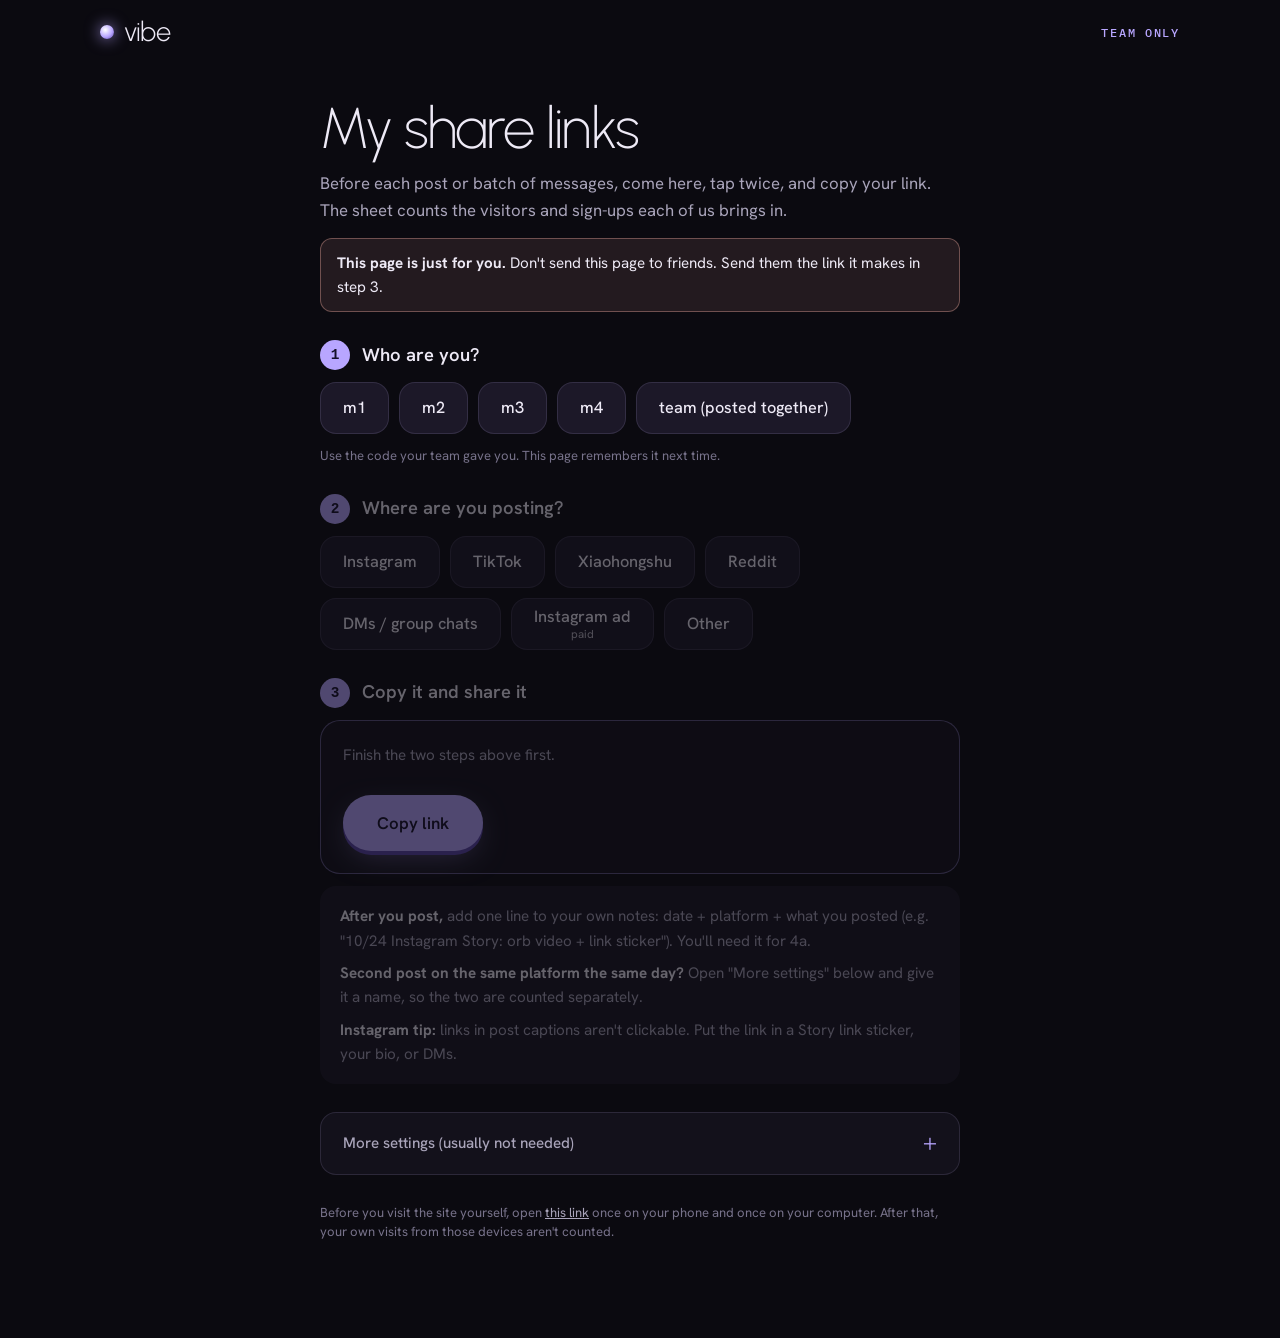
==== commit 12e85a36: "links.html in English; warn not to share the builder page itself Co-Authored-By: Claude Opus 5.5 <no" ====
--- a/links.html
+++ b/links.html
@@ -1,10 +1,10 @@
 <!doctype html>
-<html lang="zh-CN">
+<html lang="en">
 <head>
 <meta charset="utf-8">
 <meta name="viewport" content="width=device-width, initial-scale=1, viewport-fit=cover">
 <meta name="robots" content="noindex">
-<title>vibe · 我的推广链接</title>
+<title>vibe · My share links</title>
 <meta name="theme-color" content="#0B0A10">
 <link rel="icon" href="favicon.svg" type="image/svg+xml">
 <link rel="stylesheet" href="https://fonts.googleapis.com/css2?family=Hanken+Grotesk:wght@400;500;600&family=IBM+Plex+Mono:wght@400;500&family=Urbanist:wght@200;300;400&display=swap">
@@ -35,6 +35,7 @@
   .result .btn { justify-self: start; min-height: 56px; padding: 0 34px; font-size: 1.05rem; }
   .todo { display: grid; gap: 8px; padding: 18px 20px; border-radius: 16px; background: rgba(184,166,255,.08); color: var(--muted); font-size: .95rem; }
   .todo b { color: var(--text); }
+  .warn-note { margin-top: 14px; padding: 12px 16px; border-radius: 12px; background: rgba(255,180,168,.1); border: 1px solid rgba(255,180,168,.35); color: var(--text); font-size: .95rem; }
   details.adv { border-radius: 16px; background: var(--ink-2); border: 1px solid var(--line); }
   details.adv summary { font-size: .95rem; color: var(--muted); }
   .adv-body { display: grid; gap: 16px; padding: 0 22px 22px; }
@@ -54,70 +55,72 @@
 <header class="nav">
   <div class="wrap nav-in">
     <a class="logo" href="./"><span class="logo-dot" aria-hidden="true"></span>vibe</a>
-    <span class="eyebrow" style="margin:0">组内使用</span>
+    <span class="eyebrow" style="margin:0">Team only</span>
   </div>
 </header>
 <main class="tool">
   <div class="wrap">
     <div>
-      <h1 class="display-2">我的推广链接</h1>
-      <p class="lead" style="margin-top:12px">每次发帖或发私信前，来这里点三下，复制链接，贴进帖子里。谁带来了多少访客和报名，表格会自动统计。</p>
+      <h1 class="display-2">My share links</h1>
+      <p class="lead" style="margin-top:12px">Before each post or batch of messages, come here, tap twice, and copy your link. The sheet counts the visitors and sign-ups each of us brings in.</p>
+      <p class="warn-note"><b>This page is just for you.</b> Don't send this page to friends. Send them the link it makes in step 3.</p>
     </div>
 
     <section class="st" id="s1">
-      <p class="step-title"><span class="num">1</span>你是谁？</p>
+      <p class="step-title"><span class="num">1</span>Who are you?</p>
       <div class="chips" id="who"></div>
-      <small class="fine">代号由组内约定。网页会记住你的选择，下次不用再选。</small>
+      <small class="fine">Use the code your team gave you. This page remembers it next time.</small>
     </section>
 
     <section class="st off" id="s2">
-      <p class="step-title"><span class="num">2</span>发在哪里？</p>
+      <p class="step-title"><span class="num">2</span>Where are you posting?</p>
       <div class="chips" id="where">
         <button class="pick" type="button" data-src="instagram" data-med="organic">Instagram</button>
         <button class="pick" type="button" data-src="tiktok" data-med="organic">TikTok</button>
-        <button class="pick" type="button" data-src="xiaohongshu" data-med="organic">小红书</button>
+        <button class="pick" type="button" data-src="xiaohongshu" data-med="organic">Xiaohongshu</button>
         <button class="pick" type="button" data-src="reddit" data-med="organic">Reddit</button>
-        <button class="pick" type="button" data-src="dm" data-med="dm">私信 / 群聊</button>
-        <button class="pick" type="button" data-src="instagram" data-med="paid">Instagram 广告<small>花了钱的</small></button>
-        <button class="pick" type="button" data-src="other" data-med="organic">其他</button>
+        <button class="pick" type="button" data-src="dm" data-med="dm">DMs / group chats</button>
+        <button class="pick" type="button" data-src="instagram" data-med="paid">Instagram ad<small>paid</small></button>
+        <button class="pick" type="button" data-src="other" data-med="organic">Other</button>
       </div>
     </section>
 
     <section class="st off" id="s3">
-      <p class="step-title"><span class="num">3</span>复制，贴进你的帖子</p>
+      <p class="step-title"><span class="num">3</span>Copy it and share it</p>
       <div class="result">
         <p class="summary" id="sum"></p>
         <code id="url"></code>
-        <button class="btn" type="button" id="copy">复制链接</button>
+        <button class="btn" type="button" id="copy">Copy link</button>
       </div>
       <div class="todo">
-        <span><b>发完之后，</b>在你自己的笔记里记一行：日期 + 平台 + 发了什么（比如"10/24 Instagram 发了按住圆球的短视频"）。4a 要用。</span>
-        <span><b>同一天在同一个平台发第二条？</b>展开下面的"更多设置"，给这条起个名字，就能和第一条分开统计。</span>
+        <span><b>After you post,</b> add one line to your own notes: date + platform + what you posted (e.g. "10/24 Instagram Story: orb video + link sticker"). You'll need it for 4a.</span>
+        <span><b>Second post on the same platform the same day?</b> Open "More settings" below and give it a name, so the two are counted separately.</span>
+        <span><b>Instagram tip:</b> links in post captions aren't clickable. Put the link in a Story link sticker, your bio, or DMs.</span>
       </div>
     </section>
 
     <details class="adv">
-      <summary>更多设置（一般不用动）</summary>
+      <summary>More settings (usually not needed)</summary>
       <div class="adv-body">
         <div class="f">
-          <label for="cont">这条帖子的名字（utm_content）</label>
-          <input id="cont" placeholder="留空 = 自动用日期，例如 oct24">
-          <small>只在同一天同一平台发了多条时才需要填，例如 reel2、story1。只能用英文字母、数字和下划线。</small>
+          <label for="cont">Name for this post (utm_content)</label>
+          <input id="cont" placeholder="Leave blank to use today's date, e.g. oct24">
+          <small>Only needed for several posts on one platform in one day, e.g. reel2 or story1. Letters, numbers and underscores only.</small>
         </div>
         <div class="f">
-          <label for="camp">这一轮推广（utm_campaign）</label>
+          <label for="camp">Campaign (utm_campaign)</label>
           <input id="camp" value="nyc_launch_oct">
         </div>
         <div class="f">
-          <label for="ver">主标题</label>
-          <select id="ver"><option value="">随机（A/B 测试，推荐）</option></select>
-          <small>只有当广告文案和某个标题一模一样时才固定。</small>
+          <label for="ver">Headline</label>
+          <select id="ver"><option value="">Random (A/B test, recommended)</option></select>
+          <small>Fix one only if your ad text matches that headline exactly.</small>
         </div>
-        <label class="check"><input type="checkbox" id="test"> 测试链接（自己试用，不计入统计）</label>
+        <label class="check"><input type="checkbox" id="test"> Test link (for trying it yourself; not counted)</label>
       </div>
     </details>
 
-    <p class="fine">自己访问网站时，先用 <code>?internal=1</code> 打开一次（<a href="./?internal=1">点这里</a>），这台设备之后的访问就不会算进数据。手机和电脑要各点一次。</p>
+    <p class="fine">Before you visit the site yourself, open <a href="./?internal=1">this link</a> once on your phone and once on your computer. After that, your own visits from those devices aren't counted.</p>
   </div>
 </main>
 <script>
@@ -128,9 +131,13 @@
   var MONTHS = ['jan', 'feb', 'mar', 'apr', 'may', 'jun', 'jul', 'aug', 'sep', 'oct', 'nov', 'dec'];
   var now = new Date();
   var today = MONTHS[now.getMonth()] + now.getDate();
-  var todayCn = (now.getMonth() + 1) + '月' + now.getDate() + '日';
+  var todayLabel = now.toLocaleDateString('en-US', { month: 'short', day: 'numeric' });
   var base = (C.SITE_URL || (location.origin + location.pathname.replace(/[^\/]*$/, ''))).replace(/[?#].*$/, '');
 
+  // ?me=m2 in a member's personal bookmark preselects their code
+  var me = clean(new URLSearchParams(location.search).get('me') || '');
+  var known = (C.MEMBERS || ['m1', 'm2', 'm3', 'm4', 'team']);
+  if (known.indexOf(me) > -1) ls('vibe_links_member', me);
   var state = { m: ls('vibe_links_member') || '', src: '', med: '', label: '' };
 
   // Step 1: member buttons
@@ -138,7 +145,7 @@
   (C.MEMBERS || ['m1', 'm2', 'm3', 'm4', 'team']).forEach(function (k) {
     var b = document.createElement('button');
     b.type = 'button'; b.className = 'pick'; b.dataset.m = k;
-    b.textContent = k === 'team' ? 'team（一起发的）' : k;
+    b.textContent = k === 'team' ? 'team (posted together)' : k;
     who.appendChild(b);
   });
   who.addEventListener('click', function (e) {
@@ -158,7 +165,7 @@
   var H = C.HEADLINES || {}, ver = document.getElementById('ver');
   (C.ACTIVE_VARIANTS || Object.keys(H)).forEach(function (k) {
     if (!H[k]) return;
-    var o = document.createElement('option'); o.value = k; o.textContent = k.toUpperCase() + '：' + H[k]; ver.appendChild(o);
+    var o = document.createElement('option'); o.value = k; o.textContent = k.toUpperCase() + ': ' + H[k]; ver.appendChild(o);
   });
   ['cont', 'camp', 'ver', 'test'].forEach(function (id) {
     var el = document.getElementById(id);
@@ -174,7 +181,7 @@
     document.getElementById('s2').classList.toggle('off', !state.m);
     var ready = !!(state.m && state.src);
     document.getElementById('s3').classList.toggle('off', !ready);
-    if (!ready) { urlEl.textContent = ''; sumEl.textContent = '先完成上面两步'; return; }
+    if (!ready) { urlEl.textContent = ''; sumEl.textContent = 'Finish the two steps above first.'; return; }
 
     var content = clean(document.getElementById('cont').value);
     var p = new URLSearchParams();
@@ -187,15 +194,15 @@
     var test = document.getElementById('test').checked;
     if (test) p.set('test', '1');
     urlEl.textContent = base + '?' + p.toString();
-    sumEl.innerHTML = '这条链接带来的访客和报名会记为：<b>' + state.m + '</b> · <b>' + state.label + '</b> · <b>' + todayCn +
-      (content ? '（' + content + '）' : '') + '</b>' + (test ? ' · <b>测试，不计入统计</b>' : '');
+    sumEl.innerHTML = 'Visitors and sign-ups from this link count as: <b>' + state.m + '</b> · <b>' + state.label + '</b> · <b>' + todayLabel +
+      (content ? ' (' + content + ')' : '') + '</b>' + (test ? ' · <b>test, not counted</b>' : '');
   }
   render();
 
   var copy = document.getElementById('copy');
   copy.addEventListener('click', function () {
     var t = urlEl.textContent; if (!t) return;
-    function done() { copy.textContent = '已复制 ✓'; setTimeout(function () { copy.textContent = '复制链接'; }, 1800); }
+    function done() { copy.textContent = 'Copied ✓'; setTimeout(function () { copy.textContent = 'Copy link'; }, 1800); }
     function fallback() {
       var r = document.createRange(); r.selectNodeContents(urlEl);
       var s = window.getSelection(); s.removeAllRanges(); s.addRange(r);
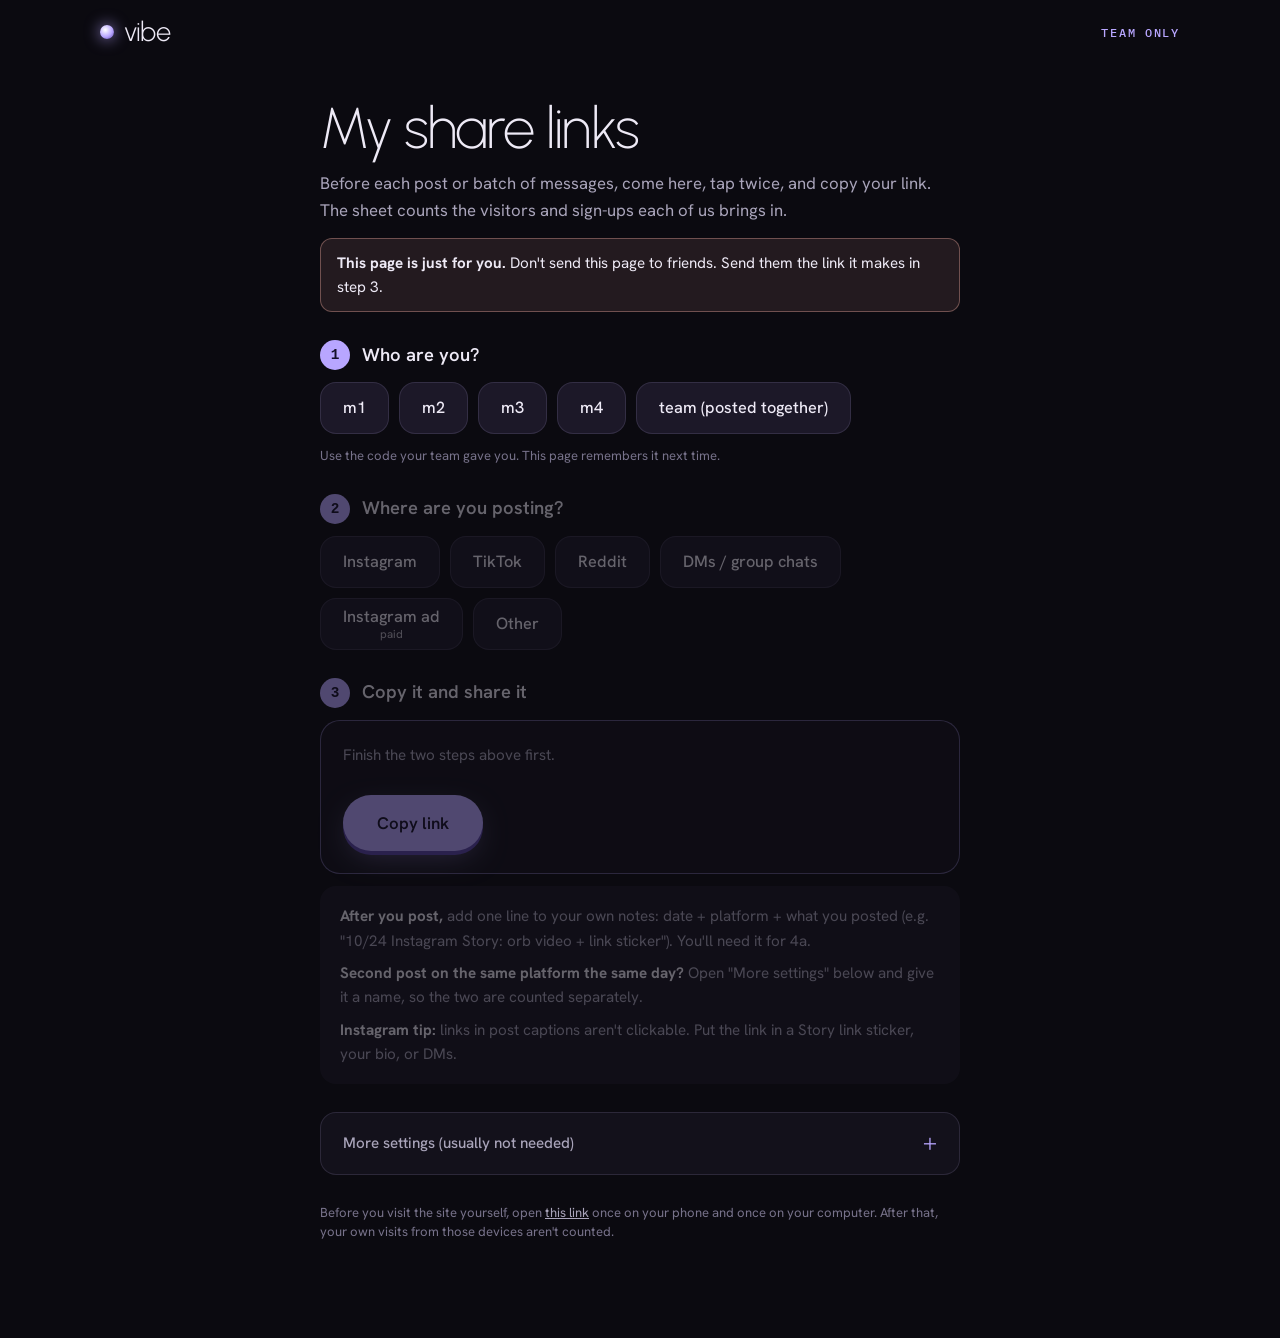
==== commit 8b6e2aea: "Remove Xiaohongshu option from link builder Co-Authored-By: Claude Opus 5.5 <noreply@anthropic.com> " ====
--- a/links.html
+++ b/links.html
@@ -77,7 +77,6 @@
       <div class="chips" id="where">
         <button class="pick" type="button" data-src="instagram" data-med="organic">Instagram</button>
         <button class="pick" type="button" data-src="tiktok" data-med="organic">TikTok</button>
-        <button class="pick" type="button" data-src="xiaohongshu" data-med="organic">Xiaohongshu</button>
         <button class="pick" type="button" data-src="reddit" data-med="organic">Reddit</button>
         <button class="pick" type="button" data-src="dm" data-med="dm">DMs / group chats</button>
         <button class="pick" type="button" data-src="instagram" data-med="paid">Instagram ad<small>paid</small></button>
